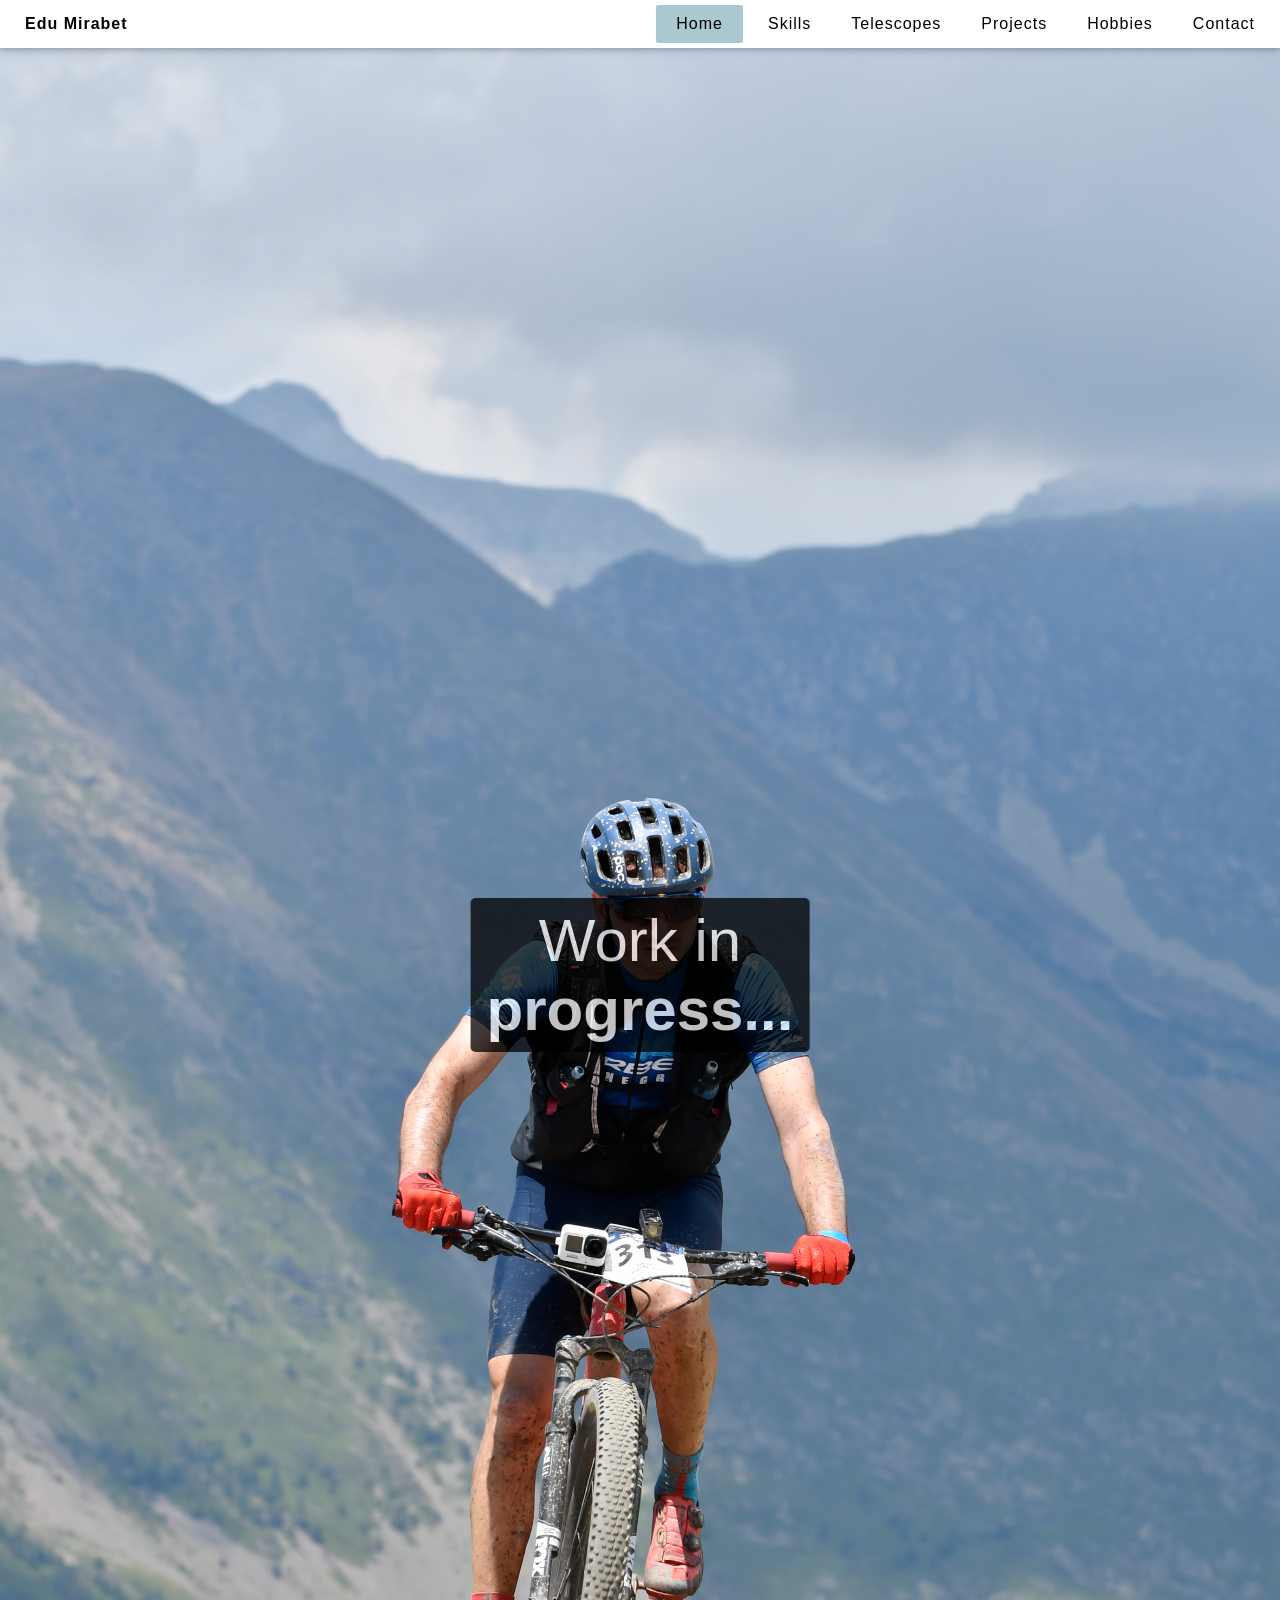
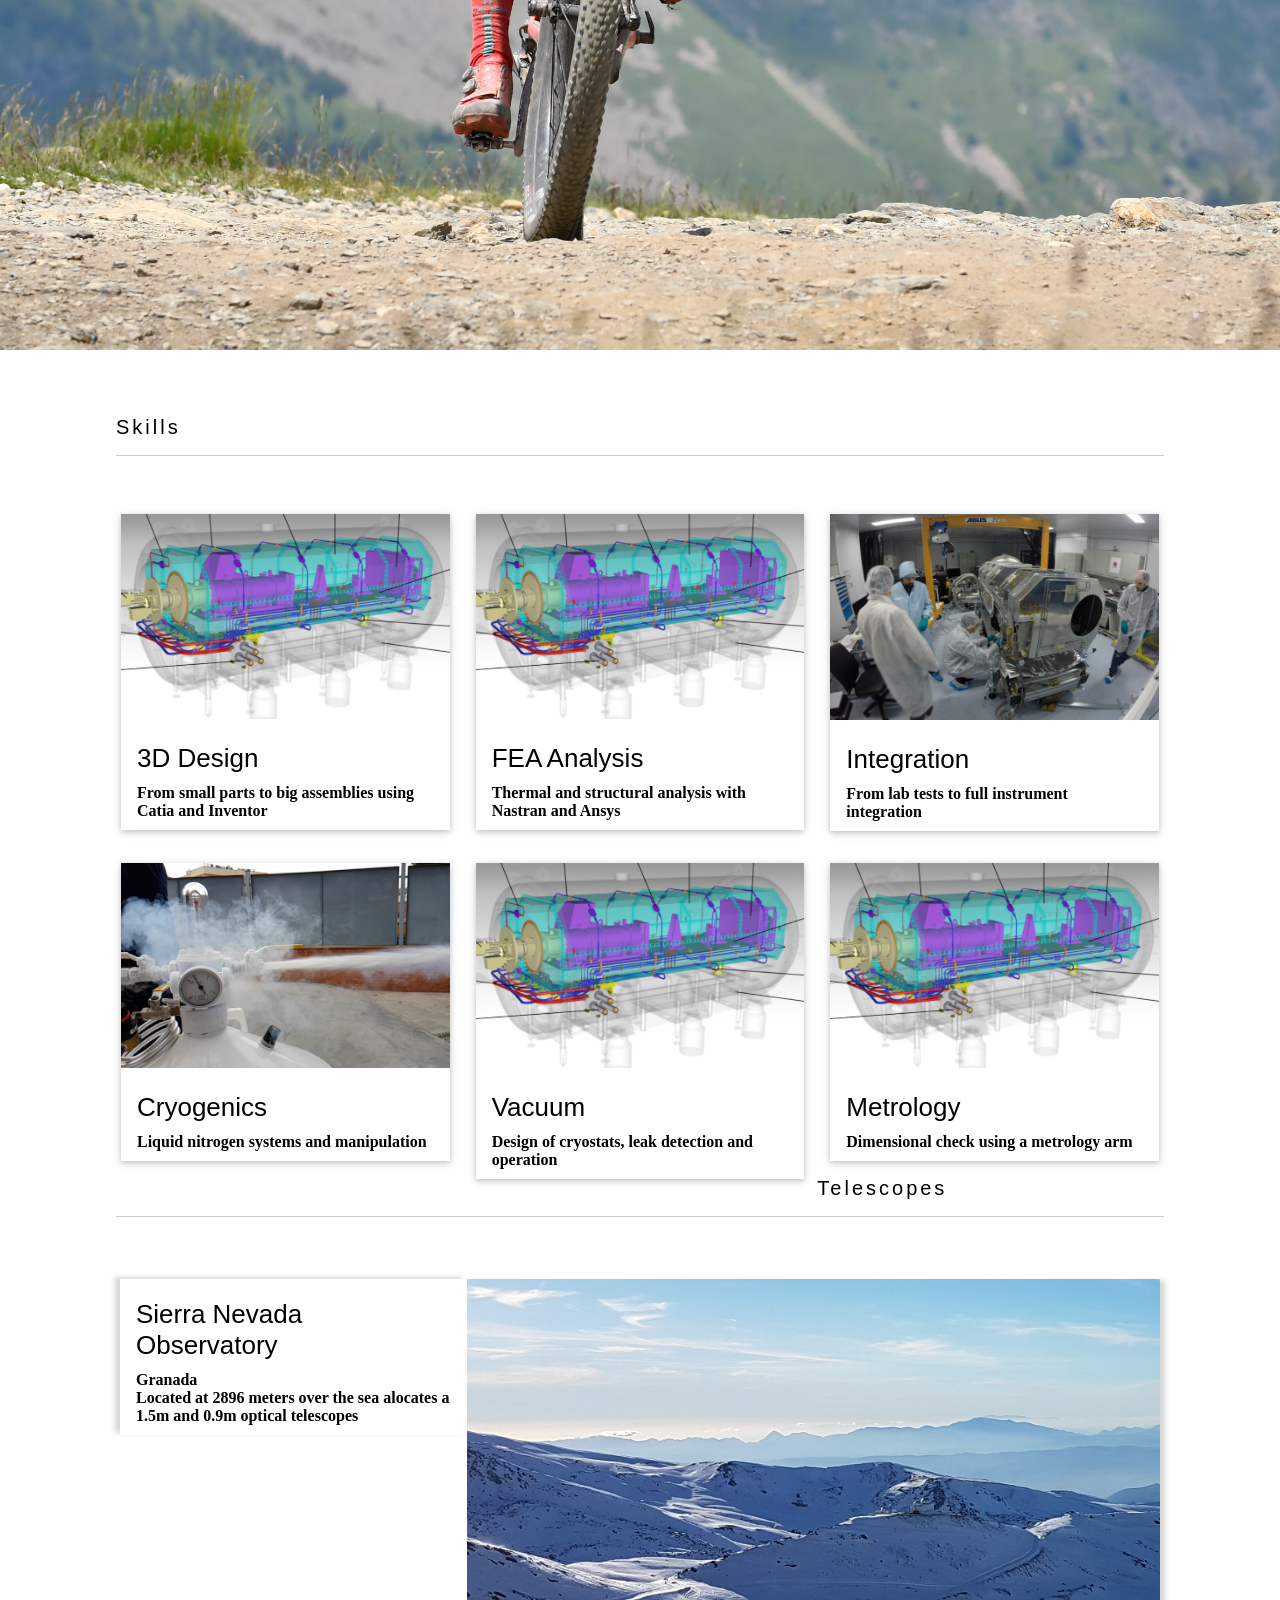
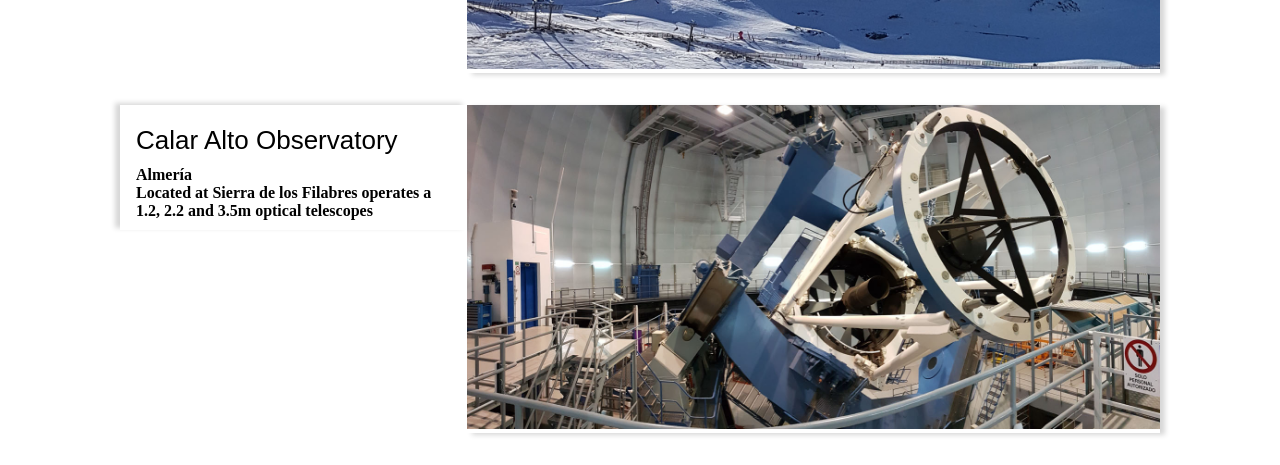
==== index.html @ 26e271bd "a" ====
<!DOCTYPE html>
<html>

<head>
  <title>Edu Mirabet</title>
  <link rel="stylesheet" type="text/css" href="style.css">
</head>

   
<body>
  
<!--Navigation bar menu section-->
  
  <div class="navbar">
    <a href="#default" class="logo">Edu Mirabet</a>
    <div class="navbar-right">
      <a class="active" href="#home">Home</a>
      <a href="#skills">Skills</a>
      <a href="#Telescopes">Telescopes</a>
      <a href="#Projects">Projects</a>
      <a href="#Hobbies">Hobbies</a>
      <a href="#Contact">Contact</a>
  </div>    
    </div>
  
<!--Big image on header section-->
  
  <header class="home_header">
    <img class="home_image" src="Images/Pedalsdefoc.jpg"/>
    <div class="home_image_text">
      <h1 class="text_black"> Work in <br><b> progress... <b></h1>
        <!--<h1 class="text_black">I'm Edu. <span><b>a mechanical engineer<b><span></h1>-->
    </div>
  </header>
        
<!--Page content-->
        
  <div class="content">
        
  <!--Skills section-->  
    
    <div class="section_container">
      <h3 class="section_title">Skills</h3>
    </div> 
    
  <!--Cards Skill section-->
    
    <div class="cards_row">
      <div class="card_container responsive">
        <div class="card_display">
        <img src="Images/Design.jpg" width="100%">
          <div class="card_text"> 
            <h4>3D Design</h4>
            <p>From small parts to big assemblies using Catia and Inventor </p>
          </div>
        </div>
      </div>
      
      <div class="card_container responsive">
        <div class="card_display">
        <img src="Images/Design.jpg" width="100%">
          <div class="card_text"> 
            <h4>FEA Analysis</h4>
            <p>Thermal and structural analysis with Nastran and Ansys</p>
          </div>
        </div>
      </div>
      
      <div class="card_container responsive">
        <div class="card_display">
        <img src="Images/Integration.jpg" width="100%">
          <div class="card_text"> 
            <h4>Integration</h4>
            <p>From lab tests to full instrument integration</p>
          </div>
        </div>
      </div>
      
    </div>
        <div class="cards_row">
      <div class="card_container responsive">
        <div class="card_display">
        <img src="Images/Cryogenics.jpg" width="100%">
          <div class="card_text"> 
            <h4>Cryogenics</h4>
            <p>Liquid nitrogen systems and manipulation</p>
          </div>
        </div>
      </div>
      
      <div class="card_container responsive">
        <div class="card_display">
        <img src="Images/Design.jpg" width="100%">
          <div class="card_text"> 
            <h4>Vacuum</h4>
            <p>Design of cryostats, leak detection and operation</p>
          </div>
        </div>
      </div>
      
      <div class="card_container responsive">
        <div class="card_display">
        <img src="Images/Design.jpg" width="100%">
          <div class="card_text"> 
            <h4>Metrology</h4>
            <p>Dimensional check using a metrology arm</p>
          </div>
        </div>
      </div>
 
  </div>
        
    <!--Telescopes section-->  
    <div class="section_container">
      <h3 class="section_title">Telescopes</h3>
    </div>

    <div class="cards_telescope_row">
      <div class="card_telescope_container_text responsive_b">
        <div class="card_telescope_display_left">
        <div class="card_text"> 
            <h4>Sierra Nevada Observatory</h4>
            <p>Granada</p>
            <p>Located at 2896 meters over the sea alocates a 1.5m and 0.9m optical telescopes</p>
          </div>
        </div>
      </div>
      
      <div class="card_telescope_container responsive_c">
        <div class="card_telescope_display_right">
        <img src="Images/OSN.jpg" width="100%">
        </div>
      </div>
    </div>
    
    <div class="cards_telescope_row">
      <div class="card_telescope_container_text responsive_b">
        <div class="card_telescope_display_left">
        <div class="card_text"> 
            <h4>Calar Alto Observatory</h4>
            <p>Almería</p>
            <p>Located at Sierra de los Filabres operates a 1.2, 2.2 and 3.5m optical telescopes</p>
          </div>
        </div>
      </div>
      
      <div class="card_telescope_container responsive_c">
        <div class="card_telescope_display_right">
        <img src="Images/Caha_Telescope.jpg" width="100%">
        </div>
      </div>
    </div>
    
    

    
  <!--content div--> 
        </div>

  

</body>
   
   
     
</html>
---- style.css ----
* {
  margin: 0;
  padding: 0;
}
* {
  box-sizing: border-box;
}

h1, h2, h3, h4, h5, h6 {

    font-family: "Segoe UI",Arial,sans-serif;
    font-weight: 400;
    margin: 10px 0;
}

h4 {
  font-size: 26px;
}


.navbar {
  background-color: #fff;
  color: #000;
  overflow: hidden;
  padding: 5px;
  position: fixed;
  width: 100%;
  z-index: 1;
  top: 0;
  box-shadow: 0 2px 5px 0 rgba(0,0,0,0.16),0 2px 10px 0 rgba(0,0,0,0.12);
}

.navbar a {
  float: left;
  text-align: center;
  text-decoration: none;
  padding: 10px 20px;
  font-size: 16px;
  font-family: Arial;
  color: black;
  border-radius: 2px;
  letter-spacing: 1px;
}
  
.navbar a.logo {
  font-weight: bold;
}

/* Change the background color on mouse-over */

.navbar a:hover {
  background-color: rgb(236, 234, 97);
  color: black;  
}

/* Style the active/current link*/

.navbar a.active {
  background-color: rgb(171, 200, 209);
  color: black;
  margin: 0px 5px;
}

/* Float the link section to the right */

.navbar-right {
  float: right;
}

/* Add media queries for responsiveness - when the screen is 500px wide or less, stack the links on top of each other */ 

@media screen and (max-width: 500px) {
  .navbar a {
    float: none;
    display: block;
    text-align: left;
  }
  .navbar-right {
    float: none;
  }
}

.home_header {
  position: relative;
  margin: auto;
  letter spacing: 4px;
}

.home_image {
  width: 100%;
  vertical-align: middle;
  z-index:-1;
  margin-top: 30px !important;
  
  
}

.home_image_text {
  position: absolute;
  top: 50%;
  left: 50%;  
  transform: translate(-50%,-50%);
  text-align: center !important;
  color: white;
  font-size: 30px;
  font-family: Arial;
  padding: 8px 16px;
}

.text_black {
  background-color: black;
  opacity: 0.75;
  padding: 8px 16px;
  border-radius: 5px;
}

.content {
  max-width: 1564px;
  padding: 8px 100px !important;
  margin: auto;
}

.section_container {
  padding-top: 32px !important;
  padding-bottom: 32px !important;
  padding: 0.01em 16px;

}

.section_title {
  border-color: #f1f1f1 !important;
  padding-top: 16px !important;
  padding-bottom: 16px !important;
  border-bottom: 1px solid #ccc !important;
  font-size: 20px;
  font-family: Arial;
  letter-spacing: 3px;
}

.cards_row {
  padding: 0 8px;
}

.card_container {
 /*+width: 33.3333%;*/
  padding: 0 8px;
  margin-bottom: 16px !important;
  margin-top: 16px !important;
  float: left;
}

.card_display {
  position: relative;
  box-shadow: 0 2px 5px 0 rgba(0,0,0,0.16),0 2px 10px 0 rgba(0,0,0,0.12);
  margin: 0 5px;
}

.card_text {
  padding: 10px 16px;
}

.cards_telescope_row {
  padding: 20px 20px;
}

.card_telescope_container {
 /*+width: 33.3333%;*/
  /*padding: 0 8px;
  margin-bottom: 16px !important;
  margin-top: 16px !important;*/
  padding-bottom: 32px;
  float: left;
}

.card_telescope_container_text {
 /*+width: 33.3333%;*/
  /*padding: 0 8px;
  margin-bottom: 16px !important;
  margin-top: 16px !important;*/
  float: left;
}

.card_telescope_display_left {
  position: relative;
  /*box-shadow: 0 2px 5px 0 rgba(0,0,0,0.16),0 2px 10px 0 rgba(0,0,0,0.12);*/
  box-shadow: -5px -2px 5px 0 rgba(0,0,0,0.16);
  /*margin: 0 5px;*/
}

.card_telescope_display_right {
  position: relative;
  /*box-shadow: 0 2px 5px 0 rgba(0,0,0,0.16),0 2px 10px 0 rgba(0,0,0,0.12);*/
  box-shadow: 5px 2px 5px 0 rgba(0,0,0,0.16);
  /*margin: 0 5px;*/
}

@media only screen and (max-width: 1564px) {
    .responsive {
        width: 33.33333%;
    }
}

@media only screen and (max-width: 1000px) {
    .responsive {
        width: 50%;
  }
}

@media only screen and (max-width: 500px) {
    .responsive {
        width: 100%;
        float: none;
        display: block;
  }
}

@media only screen and (max-width: 1564px) {
    .responsive_b {
        width: 33.33333%;
    }
}

@media only screen and (max-width: 1000px) {
    .responsive_b {
        width: 100%;
        float: none;
        display: block;
  }
}

@media only screen and (max-width: 1564px) {
    .responsive_c {
        width: 66.66666%;
    }
}

@media only screen and (max-width: 1000px) {
    .responsive_c {
        width: 100%;
        float: none;
        display: block;
  }
}
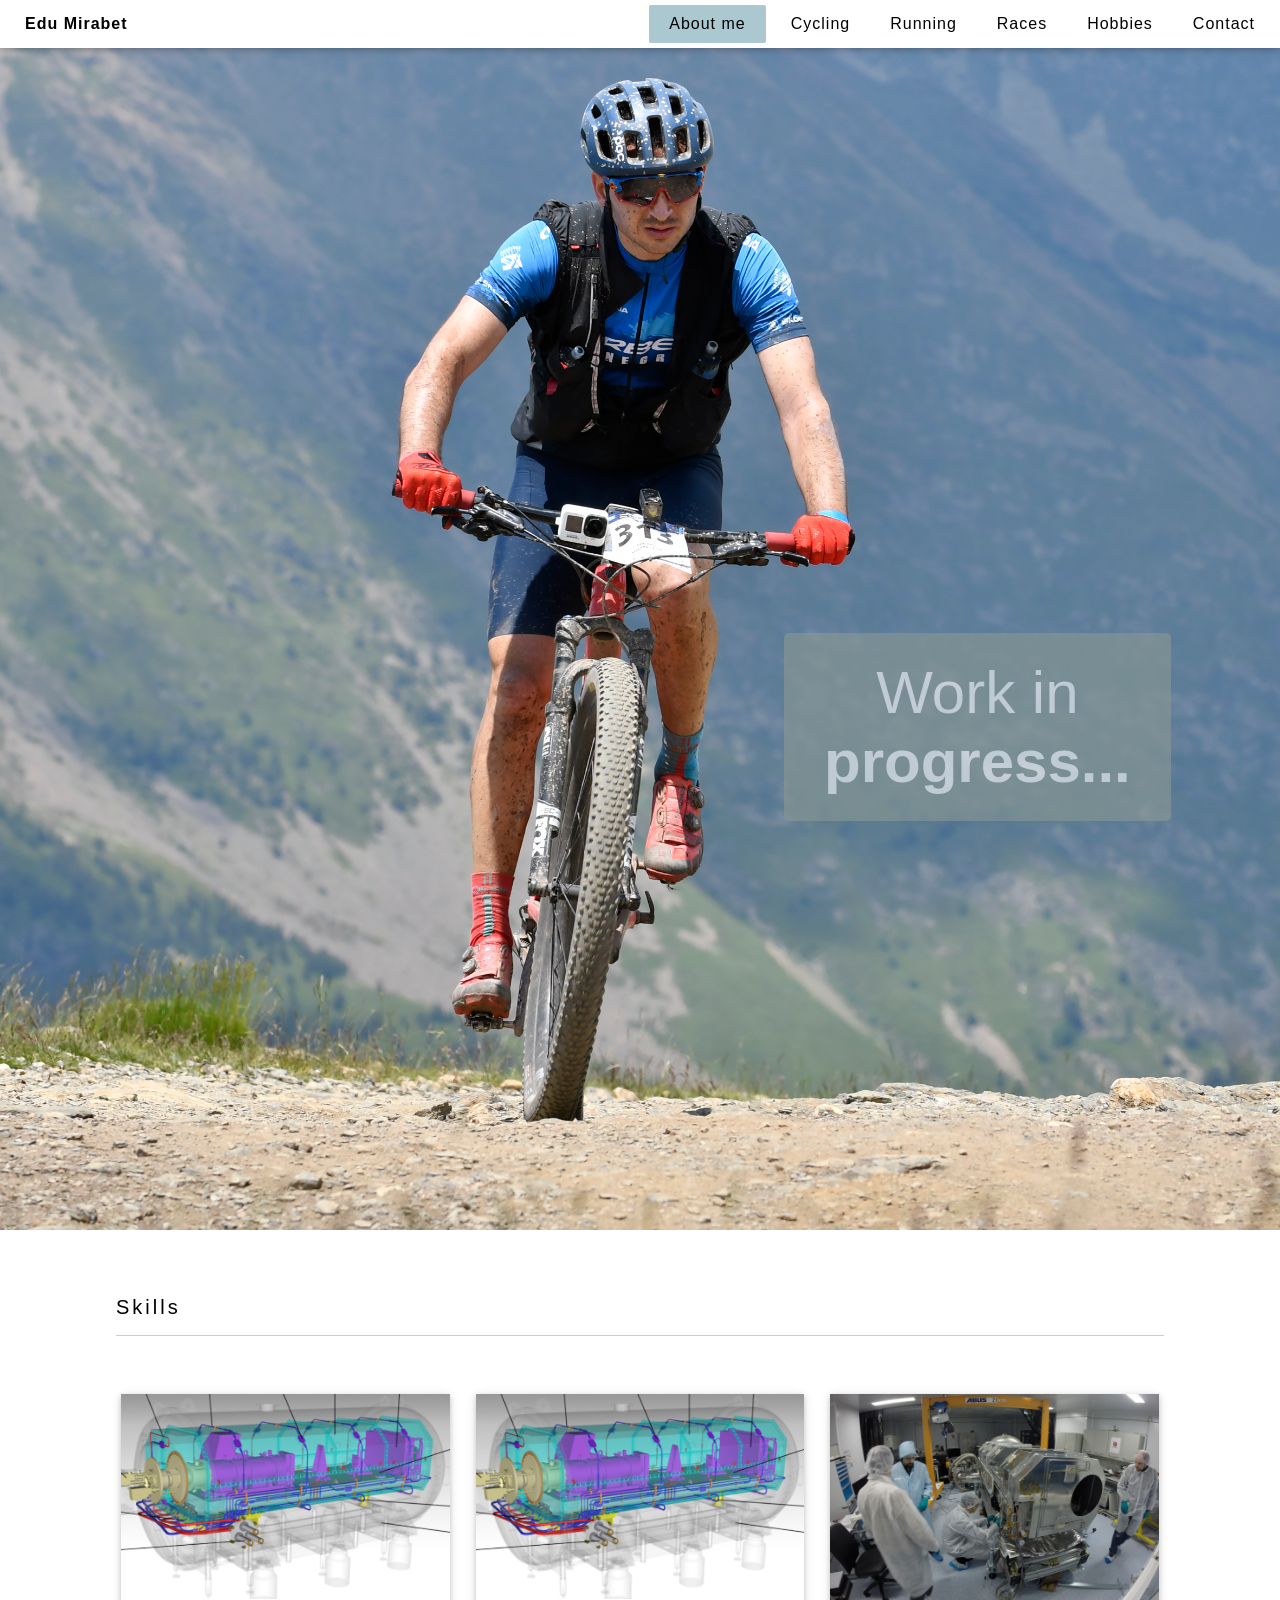
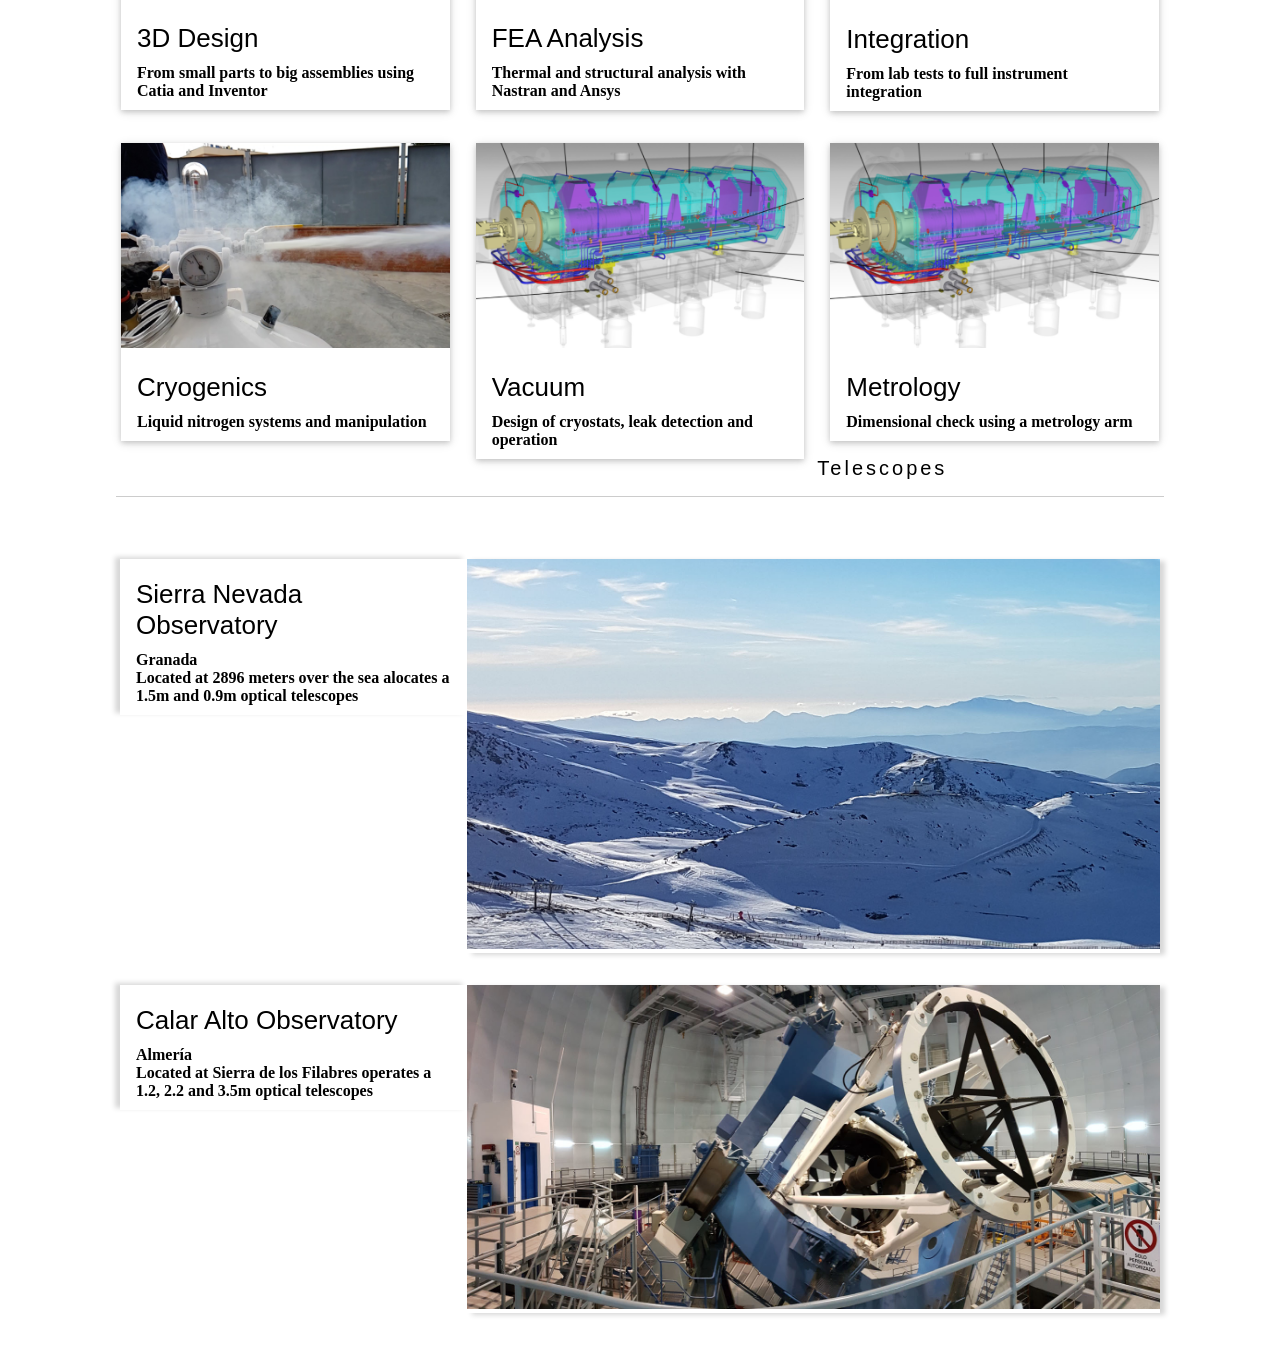
==== commit 59f4f9db: "Change menu items" ====
--- a/index.html
+++ b/index.html
@@ -14,10 +14,10 @@
   <div class="navbar">
     <a href="#default" class="logo">Edu Mirabet</a>
     <div class="navbar-right">
-      <a class="active" href="#home">Home</a>
-      <a href="#skills">Skills</a>
-      <a href="#Telescopes">Telescopes</a>
-      <a href="#Projects">Projects</a>
+      <a class="active" href="#home">About me</a>
+      <a href="#skills">Cycling</a>
+      <a href="#Telescopes">Running</a>
+      <a href="#Projects">Races</a>
       <a href="#Hobbies">Hobbies</a>
       <a href="#Contact">Contact</a>
   </div>    
--- a/style.css
+++ b/style.css
@@ -88,29 +88,28 @@
 
 .home_image {
   width: 100%;
+  object-fit:cover;
+  object-position: bottom;
   vertical-align: middle;
-  z-index:-1;
-  margin-top: 30px !important;
-  
-  
+  margin-top: 30px;
+  height: 1200px;
+
 }
 
 .home_image_text {
   position: absolute;
   top: 50%;
-  left: 50%;  
-  transform: translate(-50%,-50%);
-  text-align: center !important;
+  left: 60%;  
+  text-align: center;
   color: white;
   font-size: 30px;
-  font-family: Arial;
   padding: 8px 16px;
 }
 
 .text_black {
-  background-color: black;
-  opacity: 0.75;
-  padding: 8px 16px;
+  background-color:#8a9993;
+  opacity: 0.6;
+  padding: 25px 40px;
   border-radius: 5px;
 }
 
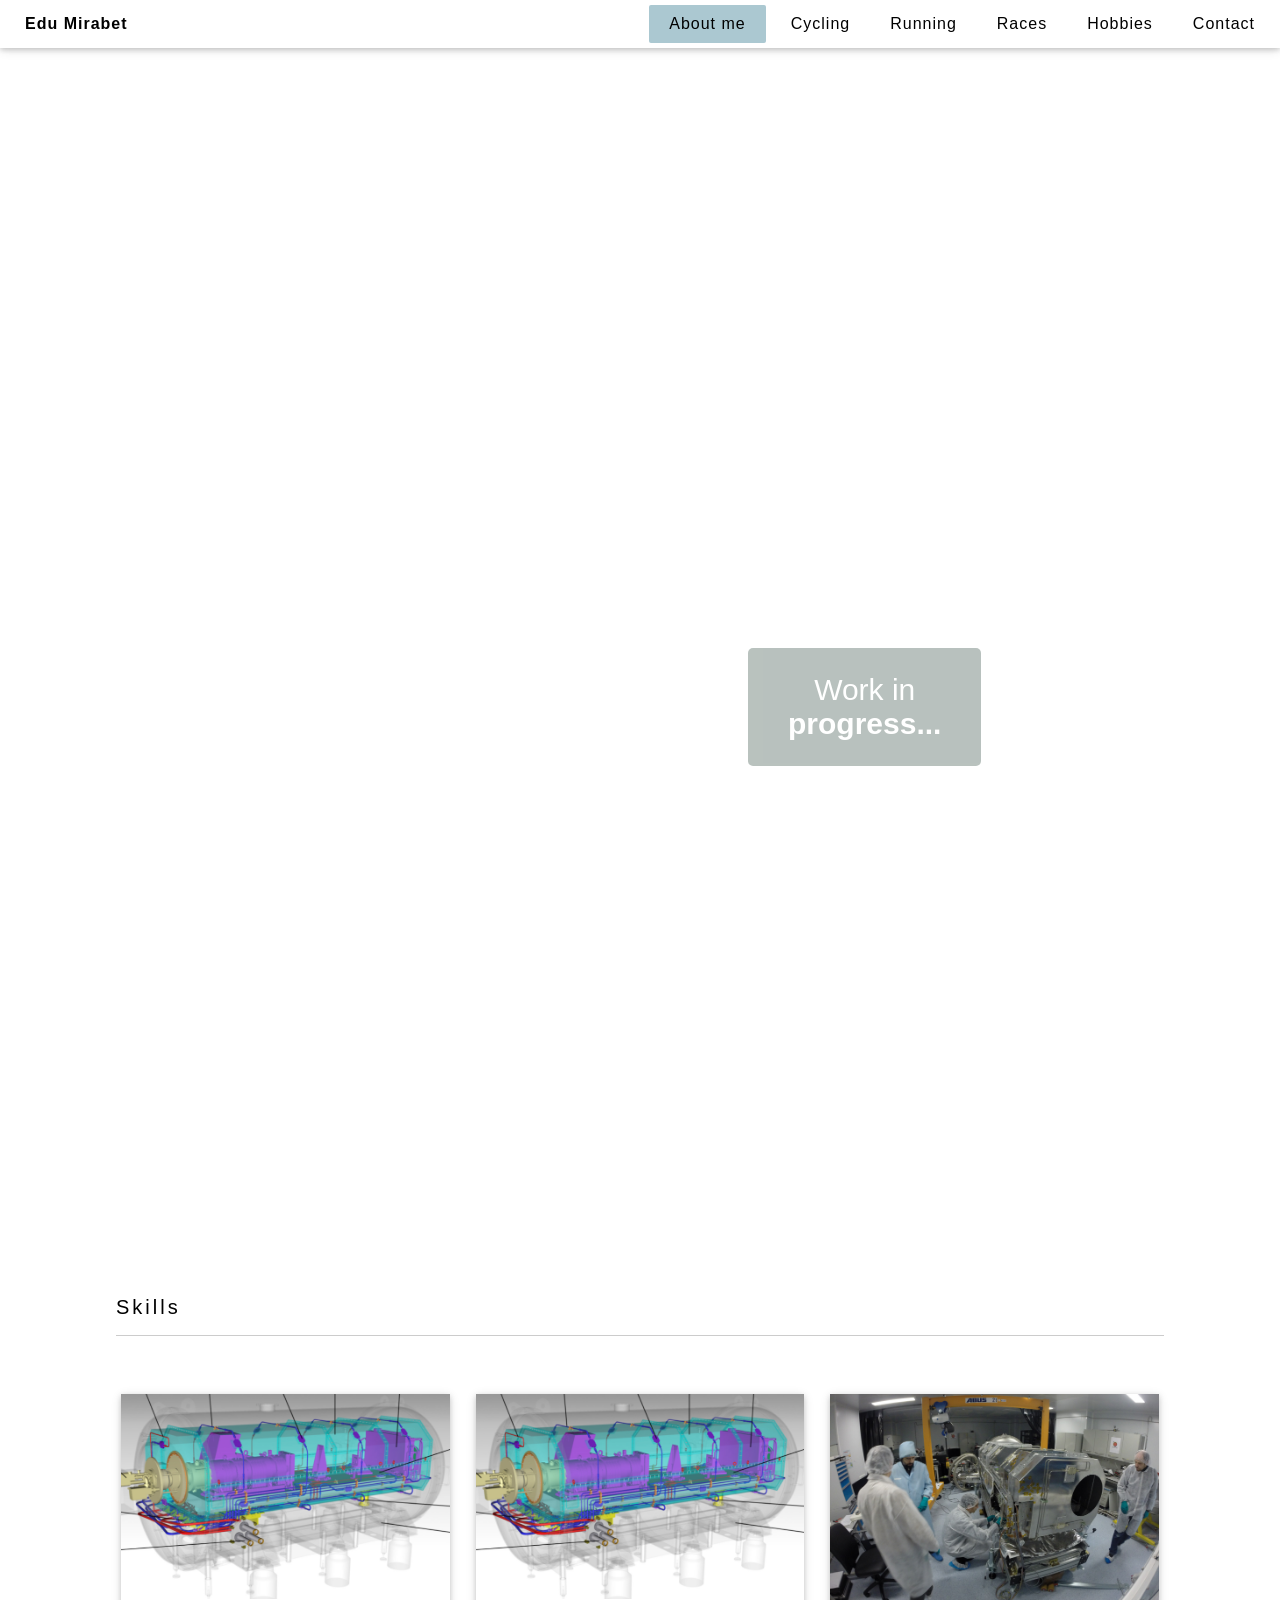
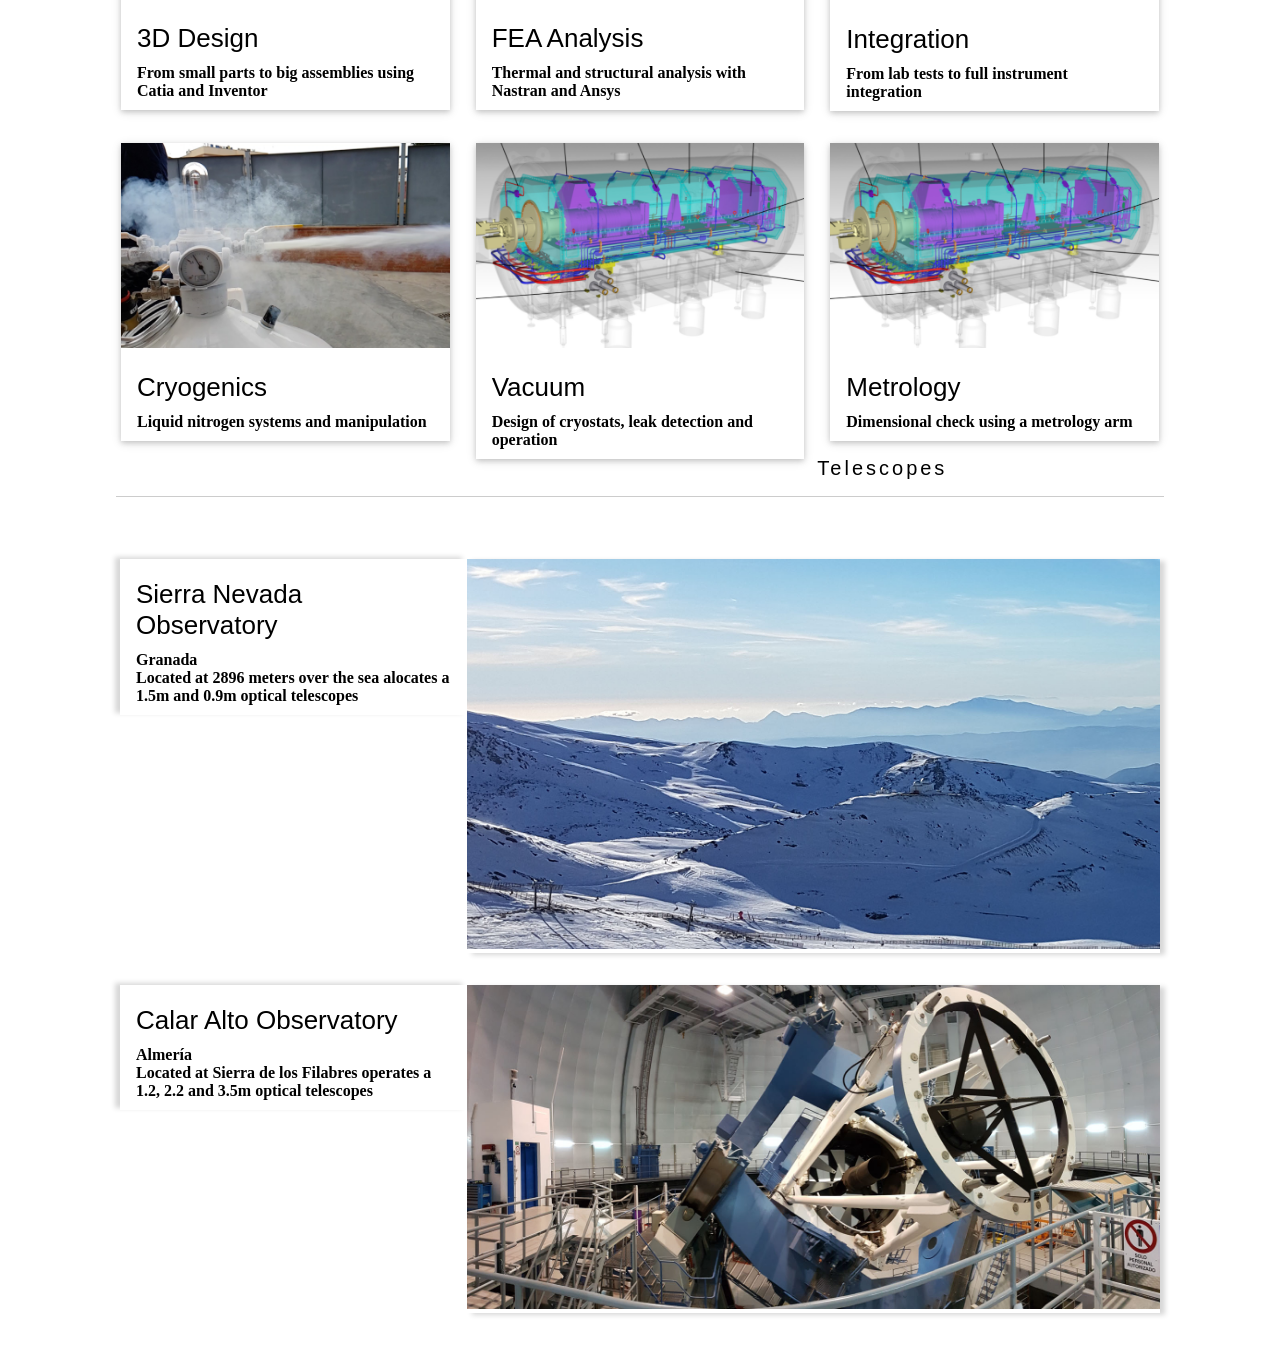
==== commit eb76f2b6: "a" ====
--- a/index.html
+++ b/index.html
@@ -11,6 +11,7 @@
   
 <!--Navigation bar menu section-->
   
+<nav>
   <div class="navbar">
     <a href="#default" class="logo">Edu Mirabet</a>
     <div class="navbar-right">
@@ -20,22 +21,20 @@
       <a href="#Projects">Races</a>
       <a href="#Hobbies">Hobbies</a>
       <a href="#Contact">Contact</a>
-  </div>    
-    </div>
-  
-<!--Big image on header section-->
-  
-  <header class="home_header">
-    <img class="home_image" src="Images/Pedalsdefoc.jpg"/>
-    <div class="home_image_text">
-      <h1 class="text_black"> Work in <br><b> progress... <b></h1>
-        <!--<h1 class="text_black">I'm Edu. <span><b>a mechanical engineer<b><span></h1>-->
-    </div>
-  </header>
+    </div>    
+  </div>
+</nav>
         
 <!--Page content-->
         
   <div class="content">
+
+    <!--Big image on header section-->
+  
+    <header class="home_header">
+      <h1 class="home_image_text"> Work in <br><b> progress... <b></h1>
+        <!--<h1 class="text_black">I'm Edu. <span><b>a mechanical engineer<b><span></h1>-->
+    </header>
         
   <!--Skills section-->  
     
--- a/style.css
+++ b/style.css
@@ -81,19 +81,15 @@
 }
 
 .home_header {
+  background-image: src="Images/Pedalsdefoc.jpg";
   position: relative;
   margin: auto;
-  letter spacing: 4px;
-}
-
-.home_image {
   width: 100%;
-  object-fit:cover;
-  object-position: bottom;
+  background-size:cover;
+  background-position: bottom;
   vertical-align: middle;
   margin-top: 30px;
   height: 1200px;
-
 }
 
 .home_image_text {
@@ -103,10 +99,6 @@
   text-align: center;
   color: white;
   font-size: 30px;
-  padding: 8px 16px;
-}
-
-.text_black {
   background-color:#8a9993;
   opacity: 0.6;
   padding: 25px 40px;
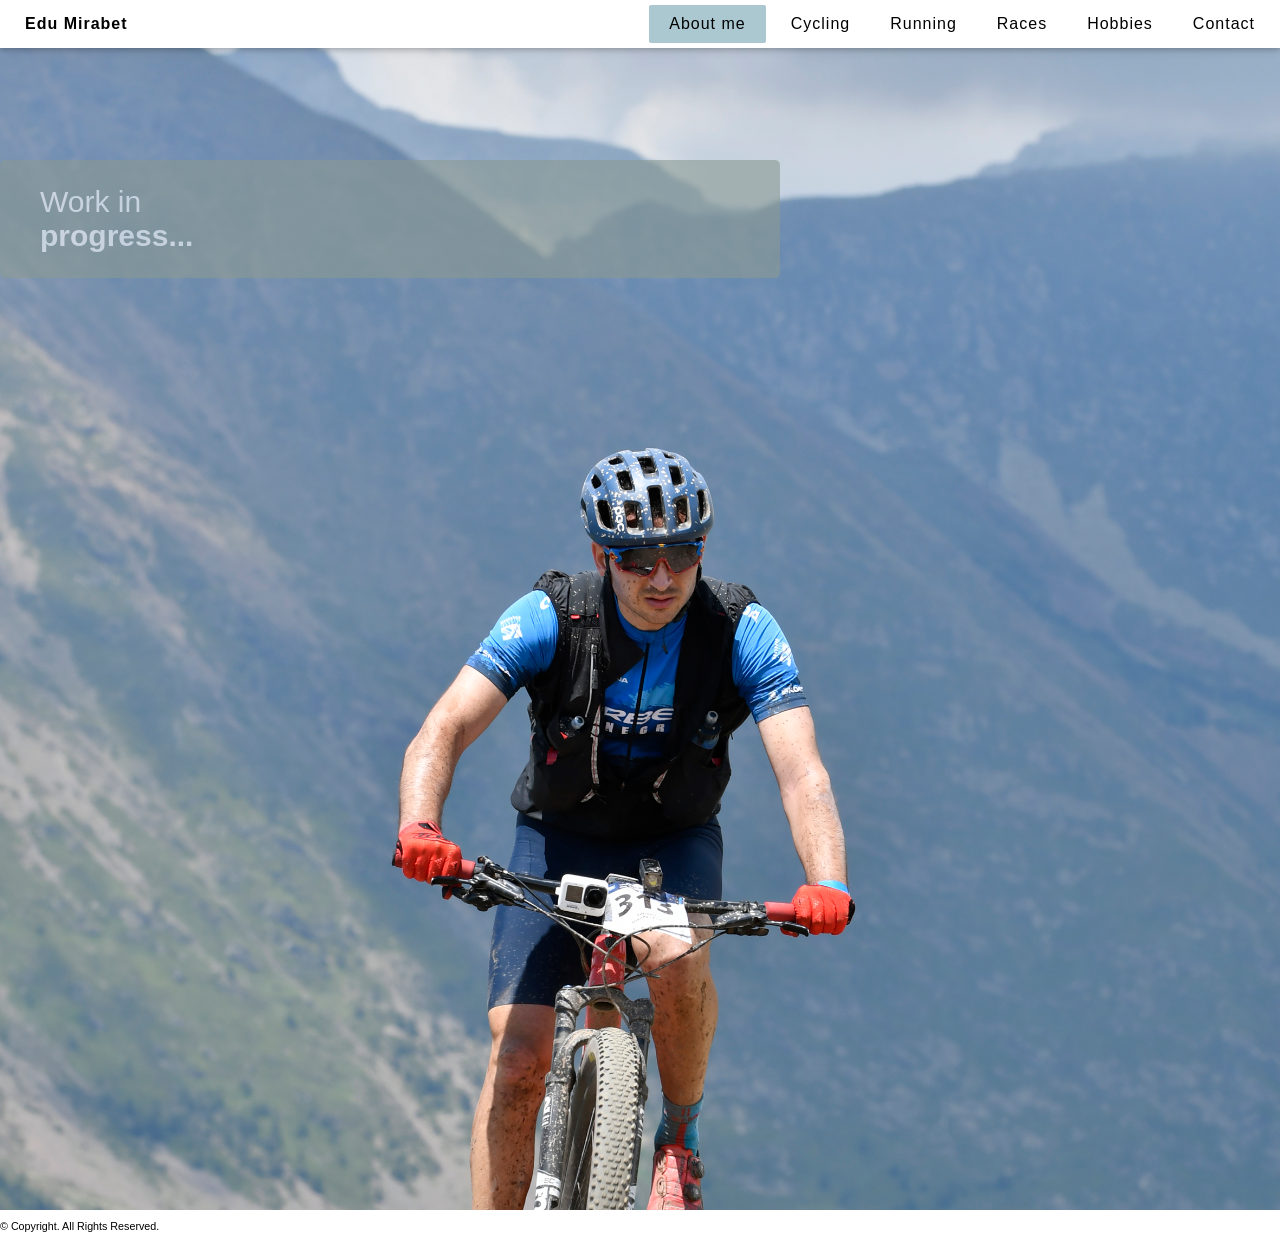
==== commit 6ccf47e9: "a" ====
--- a/index.html
+++ b/index.html
@@ -42,124 +42,13 @@
       <h3 class="section_title">Skills</h3>
     </div> 
     
-  <!--Cards Skill section-->
-    
-    <div class="cards_row">
-      <div class="card_container responsive">
-        <div class="card_display">
-        <img src="Images/Design.jpg" width="100%">
-          <div class="card_text"> 
-            <h4>3D Design</h4>
-            <p>From small parts to big assemblies using Catia and Inventor </p>
-          </div>
-        </div>
-      </div>
-      
-      <div class="card_container responsive">
-        <div class="card_display">
-        <img src="Images/Design.jpg" width="100%">
-          <div class="card_text"> 
-            <h4>FEA Analysis</h4>
-            <p>Thermal and structural analysis with Nastran and Ansys</p>
-          </div>
-        </div>
-      </div>
-      
-      <div class="card_container responsive">
-        <div class="card_display">
-        <img src="Images/Integration.jpg" width="100%">
-          <div class="card_text"> 
-            <h4>Integration</h4>
-            <p>From lab tests to full instrument integration</p>
-          </div>
-        </div>
-      </div>
-      
-    </div>
-        <div class="cards_row">
-      <div class="card_container responsive">
-        <div class="card_display">
-        <img src="Images/Cryogenics.jpg" width="100%">
-          <div class="card_text"> 
-            <h4>Cryogenics</h4>
-            <p>Liquid nitrogen systems and manipulation</p>
-          </div>
-        </div>
-      </div>
-      
-      <div class="card_container responsive">
-        <div class="card_display">
-        <img src="Images/Design.jpg" width="100%">
-          <div class="card_text"> 
-            <h4>Vacuum</h4>
-            <p>Design of cryostats, leak detection and operation</p>
-          </div>
-        </div>
-      </div>
-      
-      <div class="card_container responsive">
-        <div class="card_display">
-        <img src="Images/Design.jpg" width="100%">
-          <div class="card_text"> 
-            <h4>Metrology</h4>
-            <p>Dimensional check using a metrology arm</p>
-          </div>
-        </div>
-      </div>
- 
-  </div>
-        
-    <!--Telescopes section-->  
-    <div class="section_container">
-      <h3 class="section_title">Telescopes</h3>
-    </div>
-
-    <div class="cards_telescope_row">
-      <div class="card_telescope_container_text responsive_b">
-        <div class="card_telescope_display_left">
-        <div class="card_text"> 
-            <h4>Sierra Nevada Observatory</h4>
-            <p>Granada</p>
-            <p>Located at 2896 meters over the sea alocates a 1.5m and 0.9m optical telescopes</p>
-          </div>
-        </div>
-      </div>
-      
-      <div class="card_telescope_container responsive_c">
-        <div class="card_telescope_display_right">
-        <img src="Images/OSN.jpg" width="100%">
-        </div>
-      </div>
-    </div>
-    
-    <div class="cards_telescope_row">
-      <div class="card_telescope_container_text responsive_b">
-        <div class="card_telescope_display_left">
-        <div class="card_text"> 
-            <h4>Calar Alto Observatory</h4>
-            <p>Almería</p>
-            <p>Located at Sierra de los Filabres operates a 1.2, 2.2 and 3.5m optical telescopes</p>
-          </div>
-        </div>
-      </div>
-      
-      <div class="card_telescope_container responsive_c">
-        <div class="card_telescope_display_right">
-        <img src="Images/Caha_Telescope.jpg" width="100%">
-        </div>
-      </div>
-    </div>
-    
-    
 
     
   <!--content div--> 
         </div>
 
   
-
+  <h6>&copy; Copyright. All Rights Reserved.</h6>
 </body>
-   
-   
      
 </html>
--- a/style.css
+++ b/style.css
@@ -81,34 +81,31 @@
 }
 
 .home_header {
-  background-image: src="Images/Pedalsdefoc.jpg";
-  position: relative;
-  margin: auto;
-  width: 100%;
+  background-image: url(Images/Pedalsdefoc.jpg);
   background-size:cover;
-  background-position: bottom;
-  vertical-align: middle;
+  background-position: center;
   margin-top: 30px;
   height: 1200px;
 }
 
 .home_image_text {
-  position: absolute;
-  top: 50%;
-  left: 60%;  
-  text-align: center;
+  position: relative;
+  top: 10%;
+  text-align: left;
   color: white;
   font-size: 30px;
   background-color:#8a9993;
   opacity: 0.6;
   padding: 25px 40px;
   border-radius: 5px;
+  margin-right: 500px;
 }
 
 .content {
-  max-width: 1564px;
-  padding: 8px 100px !important;
-  margin: auto;
+  width: 100%;
+  height: 1200px;
+  margin: 10px auto;
+  overflow: scroll;
 }
 
 .section_container {
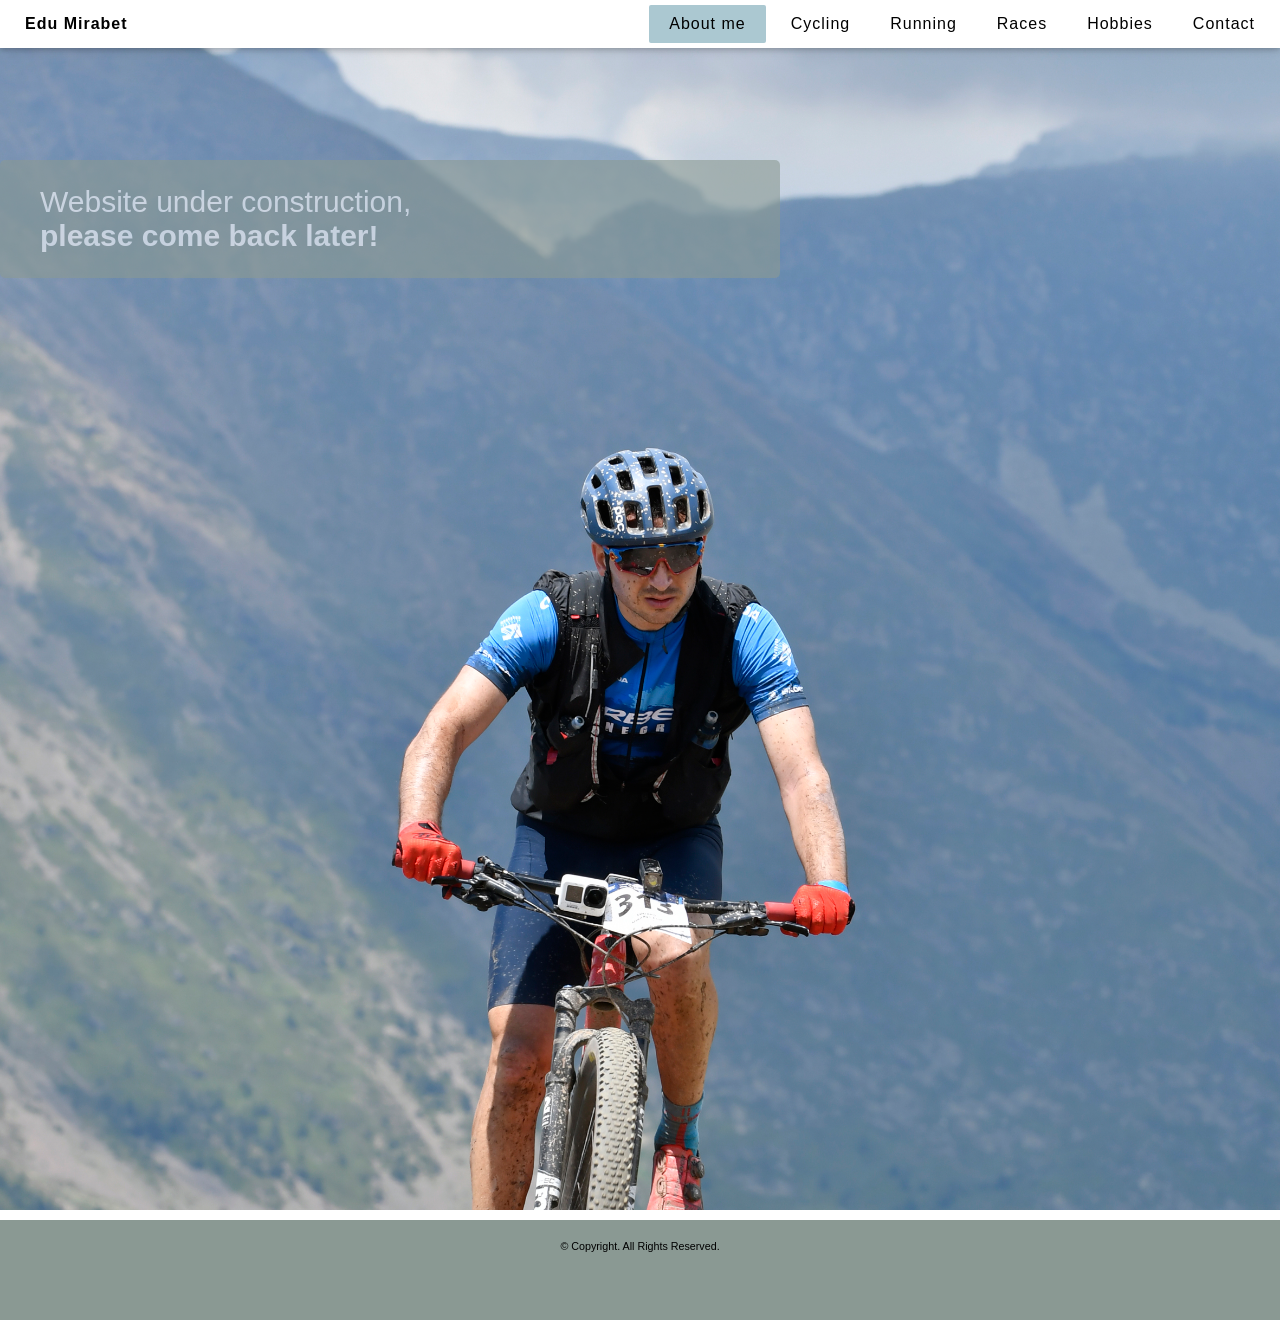
==== commit 2bd070d4: "a" ====
--- a/index.html
+++ b/index.html
@@ -32,7 +32,7 @@
     <!--Big image on header section-->
   
     <header class="home_header">
-      <h1 class="home_image_text"> Work in <br><b> progress... <b></h1>
+      <h1 class="home_image_text"> Website under construction, <br><b> please come back later! <b></h1>
         <!--<h1 class="text_black">I'm Edu. <span><b>a mechanical engineer<b><span></h1>-->
     </header>
         
@@ -47,8 +47,9 @@
   <!--content div--> 
         </div>
 
-  
-  <h6>&copy; Copyright. All Rights Reserved.</h6>
+  <footer>
+    <h6>&copy; Copyright. All Rights Reserved.</h6>
+  </footer>
 </body>
      
 </html>
--- a/style.css
+++ b/style.css
@@ -230,3 +230,10 @@
   }
 }
 
+footer {
+  height: 100px;
+  text-align: center;
+  background-color: #8a9993;
+  padding: 10px 50px;
+
+}
